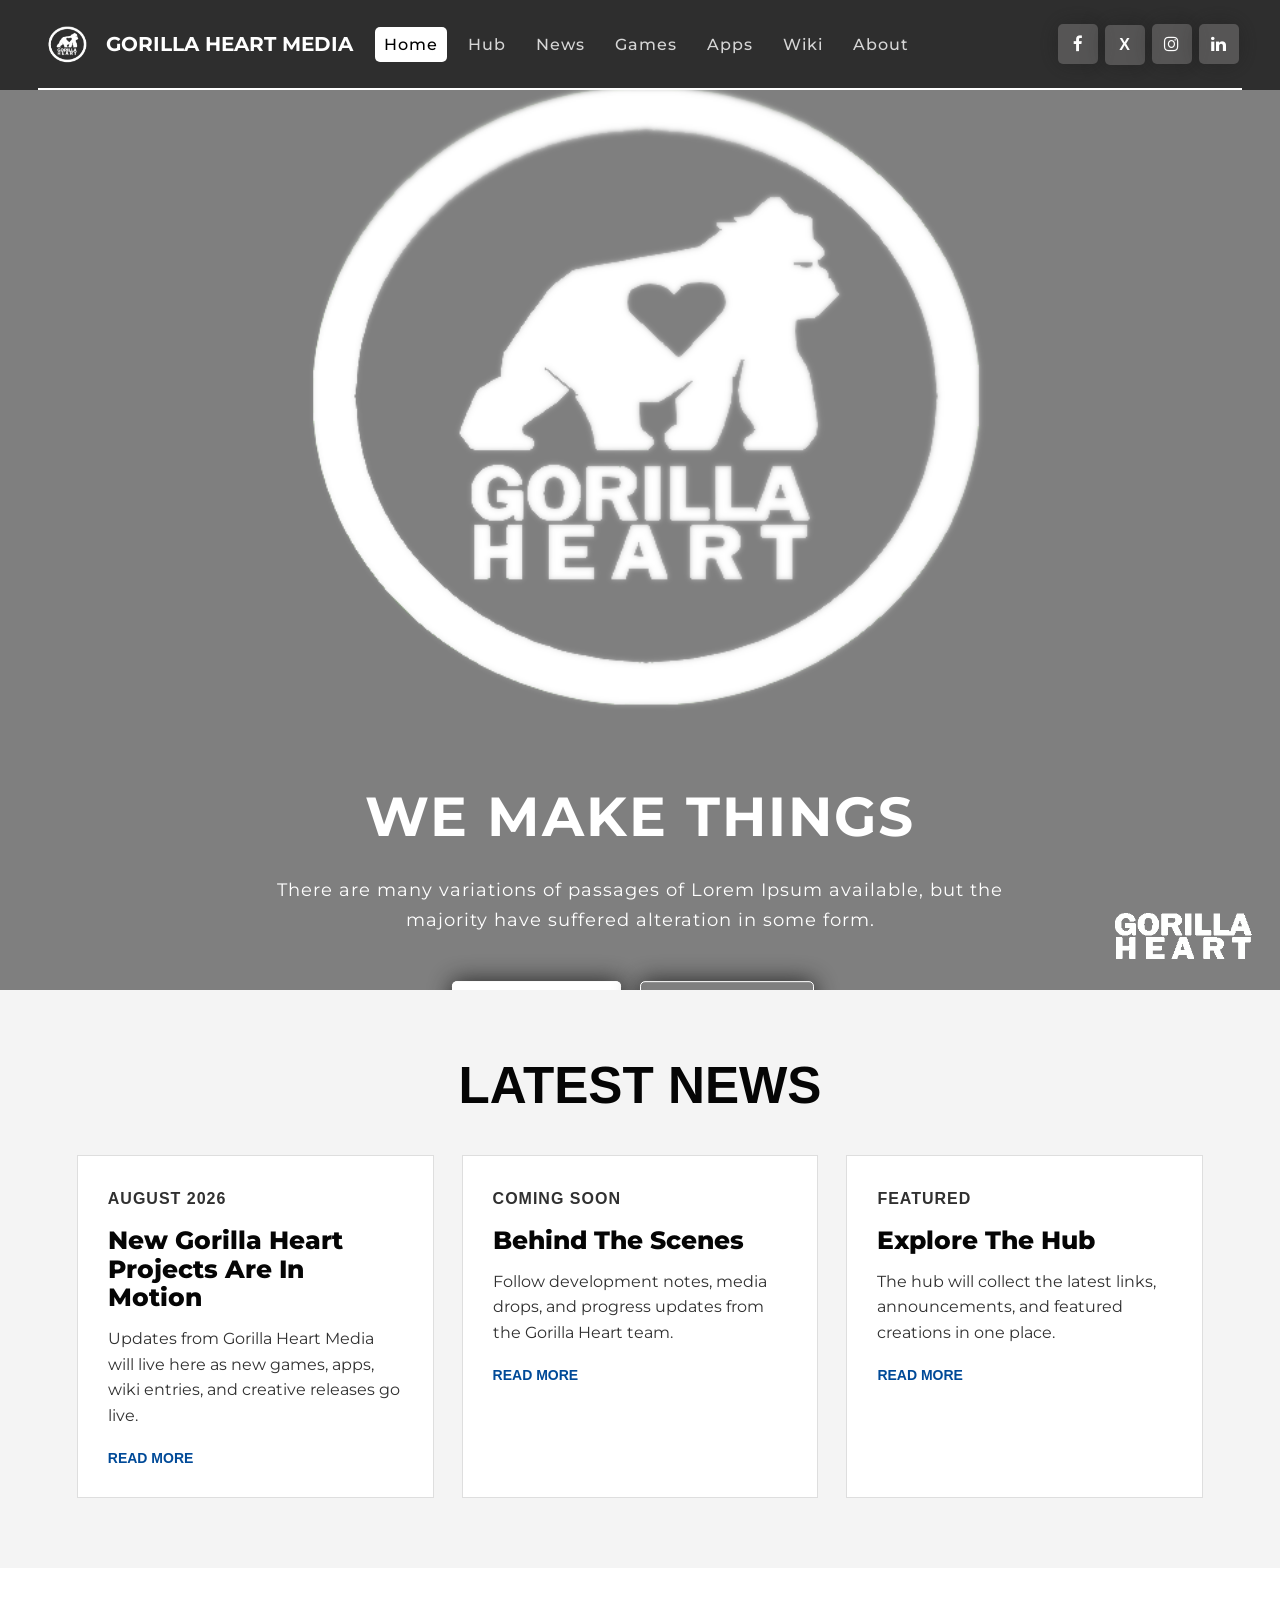
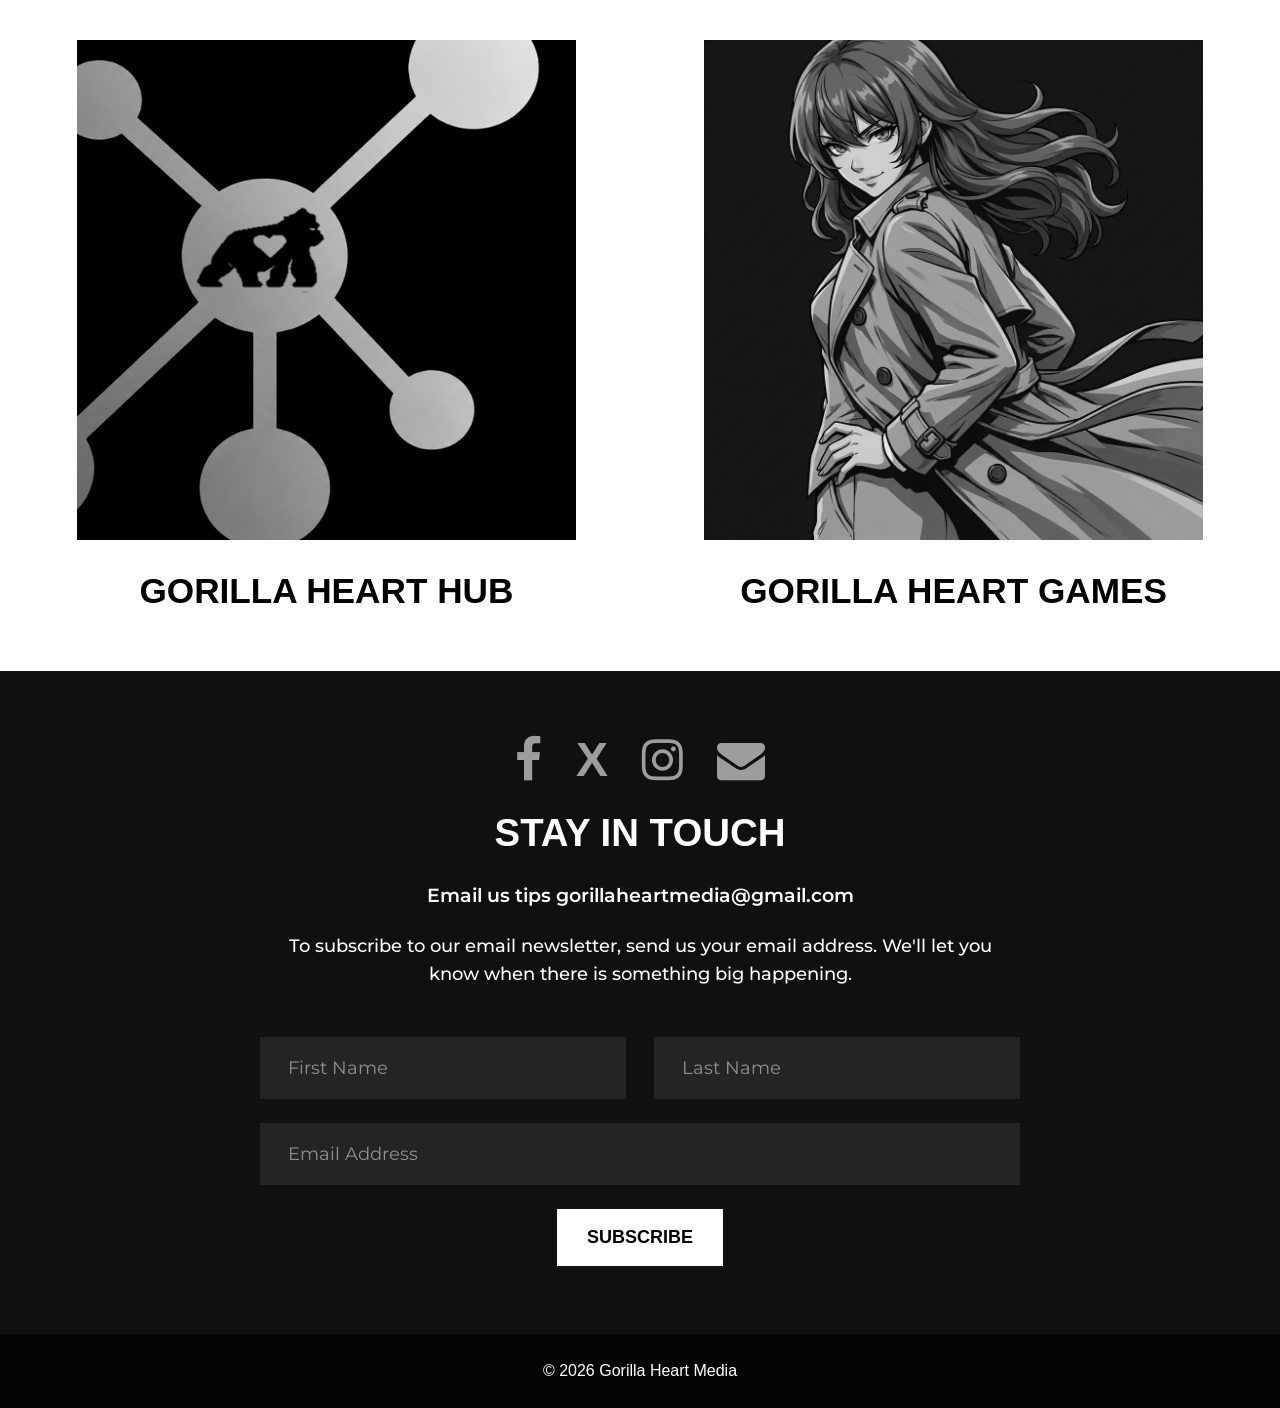
==== index.html @ 31c42036 "Add About page" ====
<!doctype html>
<html lang="en">
<head>
    <meta charset="utf-8">
    <meta name="viewport" content="width=device-width, initial-scale=1">
    <link rel="stylesheet" href="https://stackpath.bootstrapcdn.com/font-awesome/4.7.0/css/font-awesome.min.css">
    <link rel="stylesheet" href="assets/css/jarallax.css">
    <link rel="stylesheet" href="style.css">
    <title>Gorilla Heart Studio</title>
</head>

<body>
  <header class="header">
    <div class="nav-bar">
      <div class="logo">
        <a href="index.html">
          <img src="assets/image/whlogo.png" alt="Gorilla Heart logo">
          <span>GORILLA HEART MEDIA</span>
        </a>
      </div>
      <div class="menu">
        <ul>
          <li><a href="index.html" class="active">Home</a></li>
          <li><a href="hub.html">Hub</a></li>
          <li><a href="#">News</a></li>
          <li><a href="#">Games</a></li>
          <li><a href="#">Apps</a></li>
          <li><a href="#">Wiki</a></li>
          <li><a href="about.html">About</a></li>
        </ul>
      </div>
      <div class="social-media">
        <ul>
          <li><a href="#"><i class="fa fa-facebook"></i></a></li>
          <li><a href="#" aria-label="X"><span class="x-icon">X</span></a></li>
          <li><a href="#"><i class="fa fa-instagram"></i></a></li>
          <li><a href="#"><i class="fa fa-linkedin"></i></a></li>
        </ul>
      </div>
    </div>
  </header>

  <section class="jarallax">
  <div class="hero-sec">
    <div class="overlay">
      <div class="caption">
        <img class="hero-logo" src="assets/image/whlogo.png" alt="Gorilla Heart logo">
        <h3>We make things</h3>
        <p class="description">There are many variations of passages of Lorem Ipsum available, but the majority have suffered alteration in some form.</p>
        <div class="btn">
          <a href="#">Read More</a>
          <a href="#">Contact Us</a>
        </div>
      </div>
      <img class="video-corner-logo" src="assets/image/logo2.png" alt="Gorilla Heart">
    </div>
  </div>
</section>
<!-- video background end -->

<section class="latest-news-section">
  <div class="latest-news-inner">
    <h2>Latest News</h2>
    <div class="news-grid">
      <article class="news-item">
        <p class="news-date">August 2026</p>
        <h3>New Gorilla Heart Projects Are In Motion</h3>
        <p>Updates from Gorilla Heart Media will live here as new games, apps, wiki entries, and creative releases go live.</p>
        <a href="#">Read More</a>
      </article>
      <article class="news-item">
        <p class="news-date">Coming Soon</p>
        <h3>Behind The Scenes</h3>
        <p>Follow development notes, media drops, and progress updates from the Gorilla Heart team.</p>
        <a href="#">Read More</a>
      </article>
      <article class="news-item">
        <p class="news-date">Featured</p>
        <h3>Explore The Hub</h3>
        <p>The hub will collect the latest links, announcements, and featured creations in one place.</p>
        <a href="#">Read More</a>
      </article>
    </div>
  </div>
</section>

<section class="feature-grid-section">
  <div class="feature-grid">
    <a class="feature-item" href="hub.html">
      <img src="assets/image/hub.png" alt="Gorilla Heart Hub">
      <span>GORILLA HEART HUB</span>
    </a>
    <a class="feature-item" href="#">
      <img src="assets/image/game.png" alt="Gorilla Heart Games">
      <span>GORILLA HEART GAMES</span>
    </a>
  </div>
</section>

<section class="contact-section">
  <div class="contact-inner">
    <ul class="contact-social">
      <li><a href="#" aria-label="Facebook"><i class="fa fa-facebook"></i></a></li>
      <li><a href="#" aria-label="X"><span class="x-icon">X</span></a></li>
      <li><a href="#" aria-label="Instagram"><i class="fa fa-instagram"></i></a></li>
      <li><a href="#" aria-label="Email"><i class="fa fa-envelope"></i></a></li>
    </ul>
    <h2>Stay in touch</h2>
    <p class="contact-email">Email us tips gorillaheartmedia@gmail.com</p>
    <p class="contact-copy">To subscribe to our email newsletter, send us your email address. We'll let you know when there is something big happening.</p>
    <form class="contact-form">
      <div class="contact-name-row">
        <input type="text" name="first-name" placeholder="First Name" aria-label="First Name">
        <input type="text" name="last-name" placeholder="Last Name" aria-label="Last Name">
      </div>
      <input type="email" name="email" placeholder="Email Address" aria-label="Email Address">
      <button type="submit">Subscribe</button>
    </form>
  </div>
</section>

<footer class="site-footer">
  <p>&copy; 2026 Gorilla Heart Media</p>
</footer>

  <script src="https://code.jquery.com/jquery-3.7.1.js"></script>
  <script src="assets/js/jarallax.min.js"></script>
  <script src="assets/js/jarallax-video.min.js"></script>
  <script type="text/javascript">
    $('.jarallax').jarallax({
      speed: 3000,
      videoSrc: 'mp4:assets/image/title.mp4',
      videoLoop: true
    });
  </script>
</body>

</html>
---- assets/css/jarallax.css ----
.jarallax {
  position: relative;
  z-index: 0;
}
.jarallax > .jarallax-img,
picture.jarallax-img img {
  position: absolute;
  object-fit: cover;
  top: 0;
  left: 0;
  width: 100%;
  height: 100%;
  z-index: -1;
}
---- style.css ----
@import url('https://fonts.googleapis.com/css2?family=Montserrat:wght@300;400;500;600;700;800;900&display=swap');

*{
  margin: 0;
  padding: 0;
  box-sizing: border-box;
  font-family: 'Montserrat', sans-serif;
}

body{
  overflow-x: hidden;
  background-color: #fff;
}

a, a:hover{
  text-decoration: none;
  color: #fff;
}

ul{
  list-style: none;
}

li{
  display: inline-block;
}

section{
  width: 100%;
  min-height: 100vh;
  position: relative;
  overflow: hidden;
}

.header{
  width: 100%;
  background-color: rgba(0, 0, 0, 0.82);
  position: sticky;
  top: 0;
  z-index: 9999;
}

.header .nav-bar{
  width: 94%;
  min-height: 88px;
  margin: auto;
  color: #fff;
  display: flex;
  align-items: center;
  flex-wrap: wrap;
  justify-content: flex-start;
  gap: 22px;
  border-bottom: 2px solid #fff;
}

.header .nav-bar .logo{
  z-index: 2;
}

.header .nav-bar .logo a{
  display: flex;
  align-items: center;
  gap: 10px;
  height: 88px;
  font-family: Arial, sans-serif;
  font-size: 20px;
  font-weight: 700;
  text-transform: uppercase;
  color: #fff;
  letter-spacing: 0;
}

.header .nav-bar .logo img{
  width: 58px;
  height: 58px;
  object-fit: contain;
  display: block;
}

.header .nav-bar .menu{
  z-index: 2;
}

.header .nav-bar .menu ul li{
  margin-right: 8px;
}

.header .nav-bar .menu ul li a{
  font-size: 16px;
  font-weight: 500;
  letter-spacing: 1px;
  padding: 8px 9px;
  border-radius: 5px;
  text-transform: capitalize;  
  transition: all 0.5s ease-in-out;
  opacity: 0.8;
}

.header .nav-bar .menu ul li a.active{
  opacity: 1;
  background-color: #fff;
  color: #000;
}

.header .nav-bar .menu ul li a:hover{
  opacity: 1;
  background-color: #fff;
  color: #000;
}

.header .nav-bar .social-media{
  z-index: 2;
  margin-left: auto;
}

.header .nav-bar .social-media ul li a{
  display: inline-flex;
  align-items: center;
  justify-content: center;
  width: 40px;
  height: 40px;
  margin-right: 3px;
  border-radius: 5px;
  background-color: #cac5c542;
  box-shadow: 0 0 25px rgba(24,24,24,.4);
  transition: all 0.3s ease-in-out;
}

.header .nav-bar .social-media ul li i,
.header .nav-bar .social-media .x-icon{
  width: 40px;
  height: 40px;
  line-height: 40px;
  text-align: center;
  align-items: center;
  font-size: 17px;
}

.header .nav-bar .social-media .x-icon{
  display: inline-flex;
  align-items: center;
  justify-content: center;
  color: #fff;
  font-family: Arial, sans-serif;
  font-size: 16px;
  font-weight: 700;
  line-height: 1;
}

.header .nav-bar .social-media ul li a:hover{
  background-color: #fff;
  color: #000;
}

.header .nav-bar .social-media ul li a:hover i,
.header .nav-bar .social-media ul li a:hover .x-icon{
  color: #000;
}

.hero-sec{
    width: 100%;
}

.hero-sec .overlay{
    position: absolute;
    top: 0;
    left: 0;
    right: 0;
    bottom: 0;
    width: 100%;
    height: 100vh;
    background-color: rgba(0, 0, 0, 0.5);
    height: 100%;
    z-index: 1;
}

.hero-sec .caption{
  position: absolute;
  top: 50%;
  left: 50%;
  transform: translate(-50%, -50%);
  text-align: center;
  color: #fff;
  width: min(90%, 760px);
}

.hero-sec .caption .hero-logo{
  width: clamp(640px, 80vw, 1680px);
  max-width: none;
  height: auto;
  display: block;
  position: relative;
  left: 50%;
  transform: translateX(-50%);
  margin: 0 0 28px;
  opacity: 1;
  transition: filter 0.6s ease;
}

.hero-sec .caption .hero-logo:hover{
  filter: brightness(0) saturate(100%) invert(68%) sepia(98%) saturate(2585%) hue-rotate(62deg) brightness(112%) contrast(124%);
}

.hero-sec .caption h3{
  color: #fff;
  font-size: 55px;
  text-transform: uppercase;
  letter-spacing: 2px;
  margin-bottom: 20px;
}

.hero-sec .caption a{
    text-decoration: none;
    font-size: 17px;
    letter-spacing: 1px;
    border-radius: 5px;
    font-weight: 600;
    line-height: 95px;
    padding: 15px 25px;
    text-transform: uppercase;
    border: 1px solid #fff;
    margin-right: 15px;
    box-shadow: 0 0 25px rgba(24,24,24,.9);
    transition: all 0.3s;
}

.hero-sec .caption a:hover{
  background-color: #fff;
  color: #000;
}

.hero-sec .caption a:first-child{
  background-color: #fff;
  color: #000;
}

.hero-sec .caption a:first-child:hover{
  background-color: transparent;
  color: #fff;
}

.hero-sec .caption .description{
  margin: 25px 0;
  letter-spacing: 1px;
  font-weight: 400;
  font-size: 18px;
  line-height: 30px;
}

.hero-sec .video-corner-logo{
  position: absolute;
  right: 18px;
  bottom: 18px;
  z-index: 2;
  width: clamp(110px, 12vw, 180px);
  height: auto;
  display: block;
}

.latest-news-section{
  width: 100%;
  min-height: auto;
  overflow: visible;
  background-color: #f4f4f4;
  padding: 70px 6vw;
}

.latest-news-inner{
  width: min(100%, 1500px);
  margin: 0 auto;
}

.latest-news-section h2{
  color: #050505;
  font-family: Impact, "Arial Black", Arial, sans-serif;
  font-size: clamp(42px, 4vw, 72px);
  font-weight: 900;
  line-height: 1;
  letter-spacing: 0;
  text-align: center;
  text-transform: uppercase;
  margin-bottom: 44px;
}

.news-grid{
  display: grid;
  grid-template-columns: repeat(3, minmax(0, 1fr));
  gap: 28px;
}

.news-item{
  background-color: #fff;
  border: 1px solid #dedede;
  padding: 30px;
}

.news-date{
  color: #004a98;
  font-family: Arial, sans-serif;
  font-size: 13px;
  font-weight: 700;
  letter-spacing: 1px;
  text-transform: uppercase;
  margin-bottom: 14px;
}

.news-item h3{
  color: #050505;
  font-size: 25px;
  font-weight: 800;
  line-height: 1.15;
  margin-bottom: 14px;
}

.news-item p{
  color: #303030;
  font-size: 16px;
  line-height: 1.6;
}

.news-item a{
  display: inline-block;
  color: #004a98;
  font-family: Arial, sans-serif;
  font-size: 14px;
  font-weight: 700;
  margin-top: 22px;
  text-transform: uppercase;
}

.feature-grid-section{
  width: 100%;
  min-height: auto;
  overflow: visible;
  background-color: #fff;
  padding: 72px 6vw 64px;
}

.feature-grid{
  width: auto;
  margin-left: 0;
  margin-right: 0;
  display: grid;
  grid-template-columns: repeat(2, minmax(0, 1fr));
  gap: clamp(110px, 10vw, 190px);
}

.feature-item{
  display: block;
  color: #000;
}

.feature-item img{
  width: 100%;
  height: auto;
  object-fit: contain;
  display: block;
  background-color: #f2f2f2;
  filter: grayscale(100%);
  transition: filter 0.8s ease;
}

.feature-item:hover img{
  filter: grayscale(0%);
}

.feature-item span{
  display: block;
  margin-top: 34px;
  color: #000;
  font-family: Impact, "Arial Black", Arial, sans-serif;
  font-size: clamp(30px, 2.75vw, 48px);
  font-weight: 900;
  line-height: 0.95;
  letter-spacing: 0;
  text-align: center;
  text-transform: uppercase;
}

.contact-section{
  width: 100%;
  min-height: auto;
  overflow: visible;
  background-color: #101010;
  padding: 64px 6vw 68px;
  color: #fff;
}

.contact-inner{
  width: min(100%, 760px);
  margin: 0 auto;
  text-align: center;
}

.contact-social{
  display: flex;
  justify-content: center;
  align-items: center;
  gap: 34px;
  margin-bottom: 30px;
}

.contact-social li{
  display: block;
}

.contact-social a{
  color: #9d9d9d;
  font-size: 48px;
  line-height: 1;
  transition: color 0.3s ease;
}

.contact-social .x-icon{
  display: inline-block;
  color: inherit;
  font-family: Arial, sans-serif;
  font-size: 48px;
  font-weight: 700;
  line-height: 1;
}

.contact-social a:hover{
  color: #fff;
}

.contact-section h2{
  color: #fff;
  font-family: Impact, "Arial Black", Arial, sans-serif;
  font-size: clamp(36px, 3vw, 52px);
  font-weight: 900;
  line-height: 1;
  letter-spacing: 0;
  text-transform: uppercase;
}

.contact-email{
  margin-top: 30px;
  color: #fff;
  font-size: 19px;
  font-weight: 600;
  line-height: 1.5;
}

.contact-copy{
  max-width: 740px;
  margin: 22px auto 48px;
  color: #fff;
  font-size: 18px;
  font-weight: 500;
  line-height: 1.55;
}

.contact-form{
  display: flex;
  flex-direction: column;
  align-items: center;
  gap: 24px;
}

.contact-name-row{
  width: 100%;
  display: grid;
  grid-template-columns: repeat(2, minmax(0, 1fr));
  gap: 28px;
}

.contact-form input{
  width: 100%;
  border: 0;
  border-radius: 0;
  background-color: #242424;
  color: #fff;
  font-size: 18px;
  line-height: 1;
  padding: 20px 28px;
  outline: none;
}

.contact-form input::placeholder{
  color: #8f8f8f;
}

.contact-form button{
  border: 0;
  border-radius: 0;
  background-color: #fff;
  color: #000;
  cursor: pointer;
  font-family: Arial, sans-serif;
  font-size: 18px;
  font-weight: 700;
  padding: 18px 30px;
  text-transform: uppercase;
  transition: background-color 0.3s ease, color 0.3s ease;
}

.contact-form button:hover{
  background-color: #004a98;
  color: #fff;
}

.site-footer{
  width: 100%;
  background-color: #050505;
  padding: 26px 6vw;
  color: #fff;
  text-align: center;
}

.site-footer p{
  font-family: Arial, sans-serif;
  font-size: 16px;
  line-height: 1.4;
  margin: 0;
}

.inner-page{
  background-color: #fff;
}

.hub-page{
  padding-top: 0;
}

.hub-hero{
  min-height: auto;
  overflow: visible;
  background-color: #0b0b0b;
  color: #fff;
  padding: 84px 5vw;
}

.hub-hero-inner{
  width: min(100%, 1500px);
  margin: 0 auto;
  display: grid;
  grid-template-columns: minmax(280px, 0.8fr) minmax(320px, 1fr);
  align-items: center;
  gap: clamp(48px, 7vw, 120px);
}

.hub-hero-media{
  position: relative;
  overflow: hidden;
  background-color: #050505;
}

.hub-hero-media video{
  position: absolute;
  inset: 0;
  width: 100%;
  height: 100%;
  object-fit: cover;
  opacity: 0.72;
}

.hub-hero-media img{
  position: relative;
  z-index: 1;
  width: 100%;
  display: block;
  filter: grayscale(100%);
}

.page-kicker{
  color: #8dff00;
  font-family: Arial, sans-serif;
  font-size: 15px;
  font-weight: 700;
  letter-spacing: 1px;
  margin-bottom: 14px;
  text-transform: uppercase;
}

.hub-hero h1{
  color: #fff;
  font-family: Impact, "Arial Black", Arial, sans-serif;
  font-size: clamp(72px, 9vw, 150px);
  font-weight: 900;
  line-height: 0.9;
  letter-spacing: 0;
  margin-bottom: 24px;
  text-transform: uppercase;
}

.hub-hero p{
  font-size: 22px;
  line-height: 1.5;
}

.hub-links-section{
  min-height: auto;
  overflow: visible;
  padding: 72px 5vw;
  background-color: #fff;
}

.hub-links-grid{
  width: min(100%, 1500px);
  margin: 0 auto;
  display: grid;
  grid-template-columns: repeat(4, minmax(0, 1fr));
  gap: 24px;
}

.hub-link-card{
  display: block;
  min-height: 220px;
  background-color: #f4f4f4;
  border: 1px solid #dedede;
  color: #000;
  padding: 28px;
}

.hub-link-card span{
  display: block;
  color: #000;
  font-family: Impact, "Arial Black", Arial, sans-serif;
  font-size: 38px;
  line-height: 1;
  margin-bottom: 18px;
  text-transform: uppercase;
}

.hub-link-card p{
  color: #303030;
  font-size: 16px;
  line-height: 1.55;
}

.about-page{
  background-color: #fff;
}

.about-hero{
  min-height: auto;
  overflow: visible;
  background-color: #0b0b0b;
  color: #fff;
  padding: 86px 6vw;
}

.about-inner{
  width: min(100%, 1040px);
  margin: 0 auto;
}

.about-hero h1{
  color: #fff;
  font-family: Impact, "Arial Black", Arial, sans-serif;
  font-size: clamp(72px, 9vw, 150px);
  font-weight: 900;
  line-height: 0.9;
  letter-spacing: 0;
  margin-bottom: 42px;
  text-transform: uppercase;
}

.about-copy{
  display: grid;
  gap: 28px;
}

.about-copy h2{
  color: #8dff00;
  font-family: Impact, "Arial Black", Arial, sans-serif;
  font-size: clamp(34px, 4vw, 58px);
  font-weight: 900;
  line-height: 1;
  letter-spacing: 0;
  margin-top: 18px;
  text-transform: uppercase;
}

.about-copy p{
  color: #f4f4f4;
  font-size: 21px;
  line-height: 1.65;
}

.patreon-link{
  display: inline-flex;
  align-items: center;
  gap: 14px;
  margin-top: 48px;
  background-color: #ff424d;
  color: #fff;
  font-family: Arial, sans-serif;
  font-size: 18px;
  font-weight: 700;
  padding: 16px 24px;
  text-transform: uppercase;
  transition: background-color 0.3s ease, color 0.3s ease;
}

.patreon-link:hover{
  background-color: #fff;
  color: #000;
}

.patreon-mark{
  display: inline-flex;
  align-items: center;
  justify-content: center;
  width: 34px;
  height: 34px;
  border-radius: 50%;
  background-color: #fff;
  color: #ff424d;
  font-family: Arial, sans-serif;
  font-size: 23px;
  font-weight: 900;
  line-height: 1;
}

@media (max-width: 1100px){
  .header .nav-bar{
    width: 96%;
    gap: 14px;
    min-height: 76px;
  }

  .header .nav-bar .logo a{
    height: 76px;
    font-size: 17px;
  }

  .header .nav-bar .logo img{
    width: 48px;
    height: 48px;
  }

  .header .nav-bar .menu ul li{
    margin-right: 12px;
  }

  .header .nav-bar .menu ul li a{
    font-size: 14px;
    letter-spacing: 1px;
    padding: 7px;
  }

  .header .nav-bar .social-media ul li a,
  .header .nav-bar .social-media ul li i,
  .header .nav-bar .social-media .x-icon{
    width: 34px;
    height: 34px;
    line-height: 34px;
    font-size: 15px;
  }

  .hero-sec .caption .hero-logo{
    width: clamp(780px, 135vw, 1480px);
  }
}

@media (max-width: 760px){
  .header .nav-bar{
    min-height: auto;
    padding: 14px 0;
    gap: 14px 18px;
  }

  .header .nav-bar .logo{
    width: 100%;
  }

  .header .nav-bar .logo a{
    height: auto;
    justify-content: center;
    font-size: 20px;
  }

  .header .nav-bar .menu{
    width: 100%;
    order: 3;
  }

  .header .nav-bar .menu ul{
    display: flex;
    justify-content: center;
    flex-wrap: wrap;
    gap: 8px;
  }

  .header .nav-bar .menu ul li{
    margin-right: 0;
  }

  .header .nav-bar .menu ul li a{
    display: block;
    font-size: 15px;
    padding: 8px 10px;
  }

  .header .nav-bar .social-media{
    width: 100%;
    margin-left: 0;
    text-align: center;
    order: 2;
  }

  .header .nav-bar .social-media ul li a,
  .header .nav-bar .social-media ul li i,
  .header .nav-bar .social-media .x-icon{
    width: 40px;
    height: 40px;
    line-height: 40px;
    font-size: 17px;
  }

  .hero-sec .caption{
    top: 58%;
    width: min(92%, 560px);
  }

  .hero-sec .caption .hero-logo{
    width: clamp(520px, 125vw, 880px);
    margin-bottom: 18px;
  }

  .hero-sec .caption h3{
    font-size: 34px;
    line-height: 1.1;
  }

  .hero-sec .caption .description{
    margin: 16px 0;
    font-size: 15px;
    line-height: 24px;
  }

  .hero-sec .caption .btn{
    display: flex;
    justify-content: center;
    flex-wrap: wrap;
    gap: 10px;
  }

  .hero-sec .caption a{
    line-height: normal;
    margin-right: 0;
    padding: 12px 16px;
    font-size: 13px;
  }

  .hero-sec .video-corner-logo{
    right: 12px;
    bottom: 12px;
    width: clamp(82px, 20vw, 120px);
  }

  .feature-grid-section{
    padding: 48px 7vw;
  }

  .latest-news-section{
    padding: 52px 7vw;
  }

  .latest-news-section h2{
    margin-bottom: 30px;
  }

  .news-grid{
    grid-template-columns: 1fr;
    gap: 18px;
  }

  .news-item{
    padding: 24px;
  }

  .feature-grid{
    grid-template-columns: 1fr;
    margin-left: 0;
    gap: 52px;
  }

  .feature-item img{
    height: auto;
    aspect-ratio: 1 / 0.92;
  }

  .feature-item span{
    margin-top: 22px;
    font-size: clamp(28px, 9vw, 42px);
  }

  .contact-section{
    padding: 50px 7vw 56px;
  }

  .contact-social{
    gap: 24px;
    margin-bottom: 26px;
  }

  .contact-social a{
    font-size: 38px;
  }

  .contact-email{
    margin-top: 24px;
    font-size: 16px;
  }

  .contact-copy{
    margin-bottom: 34px;
    font-size: 15px;
  }

  .contact-name-row{
    grid-template-columns: 1fr;
    gap: 16px;
  }

  .contact-form{
    gap: 16px;
  }

  .contact-form input{
    font-size: 16px;
    padding: 17px 20px;
  }

  .contact-form button{
    font-size: 16px;
    padding: 16px 24px;
  }

  .hub-hero{
    padding: 52px 7vw;
  }

  .hub-hero-inner,
  .hub-links-grid{
    grid-template-columns: 1fr;
  }

  .hub-hero p{
    font-size: 18px;
  }

  .about-hero{
    padding: 54px 7vw;
  }

  .about-copy p{
    font-size: 17px;
    line-height: 1.6;
  }

  .patreon-link{
    width: 100%;
    justify-content: center;
    font-size: 15px;
  }
}

@media (max-width: 420px){
  .header .nav-bar{
    width: 92%;
  }

  .header .nav-bar .logo a{
    gap: 8px;
    font-size: 15px;
  }

  .header .nav-bar .logo img{
    width: 44px;
    height: 44px;
  }

  .header .nav-bar .menu ul li a{
    font-size: 13px;
    padding: 6px 7px;
  }

  .hero-sec .caption{
    top: 60%;
  }

  .hero-sec .caption .hero-logo{
    width: clamp(380px, 118vw, 560px);
  }

  .hero-sec .caption h3{
    font-size: 28px;
  }

  .hero-sec .caption .description{
    font-size: 14px;
    line-height: 22px;
  }

  .hero-sec .video-corner-logo{
    right: 8px;
    bottom: 8px;
    width: 78px;
  }
}
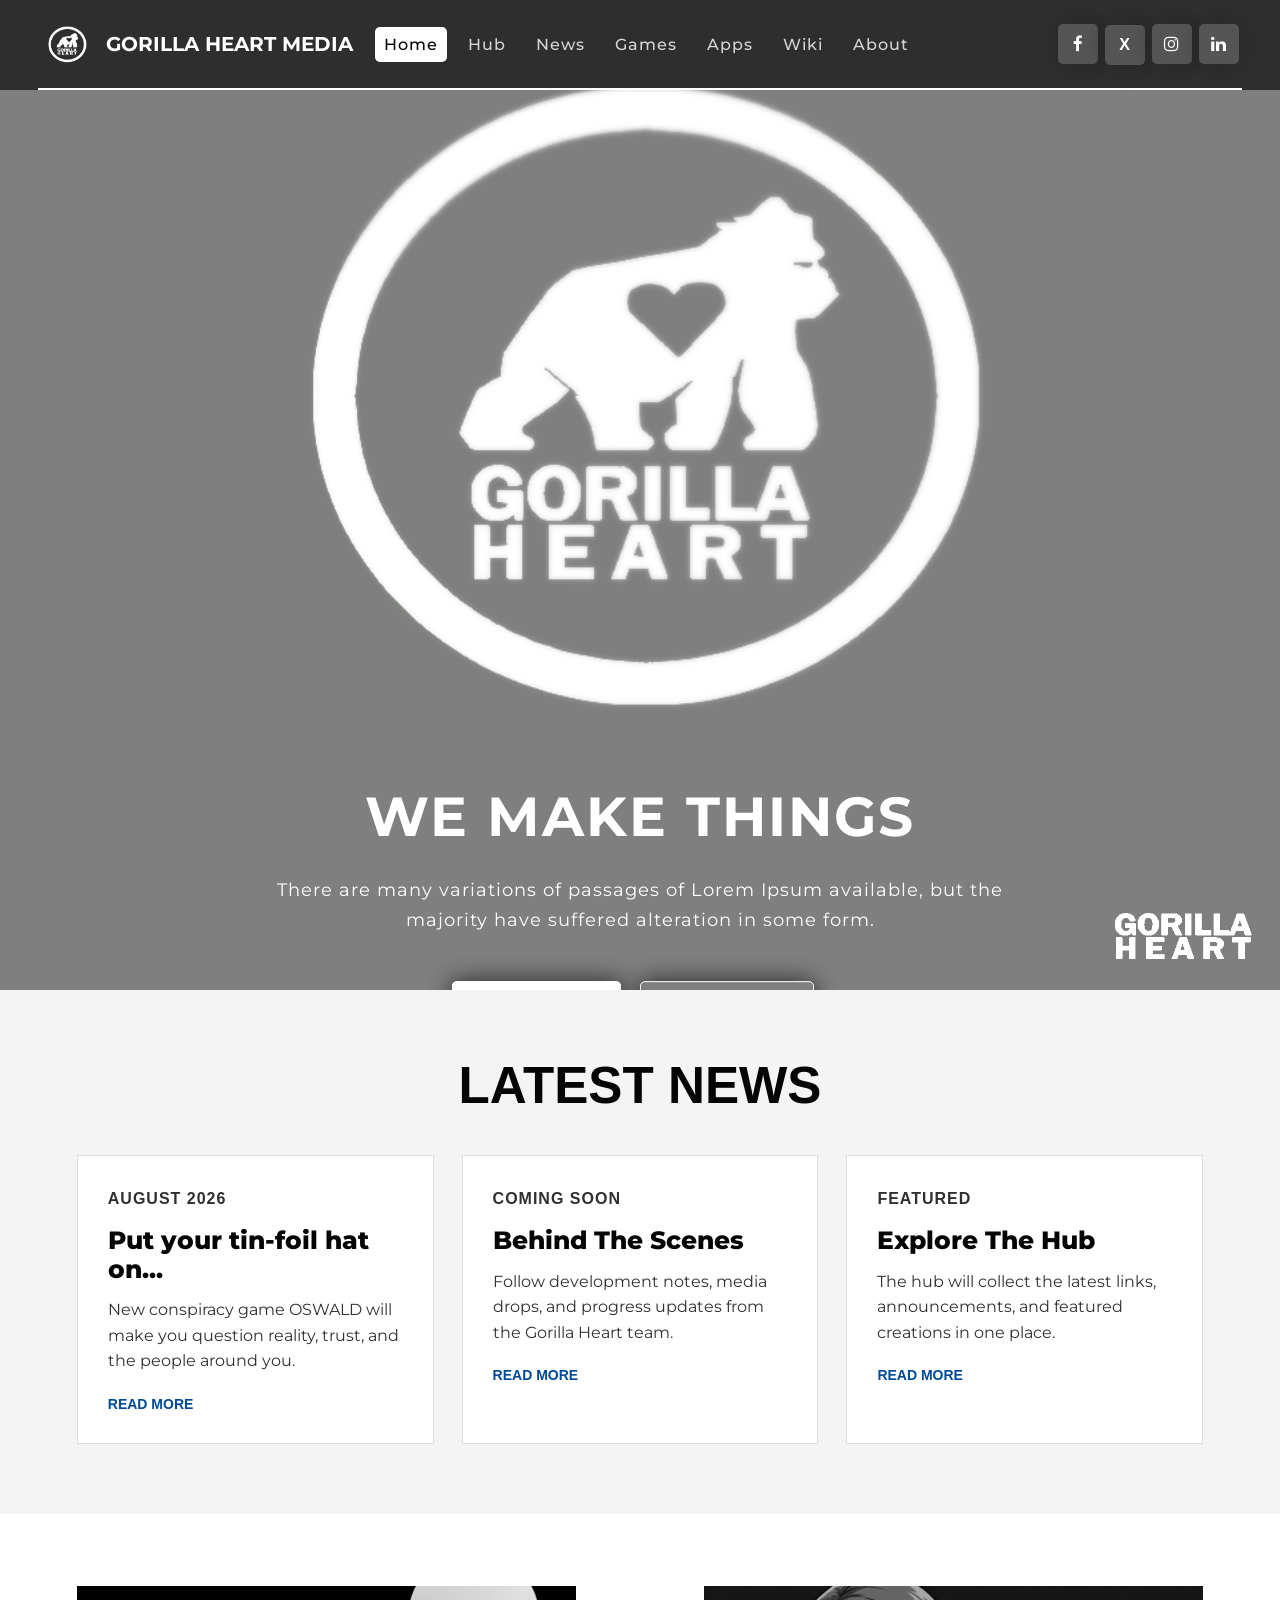
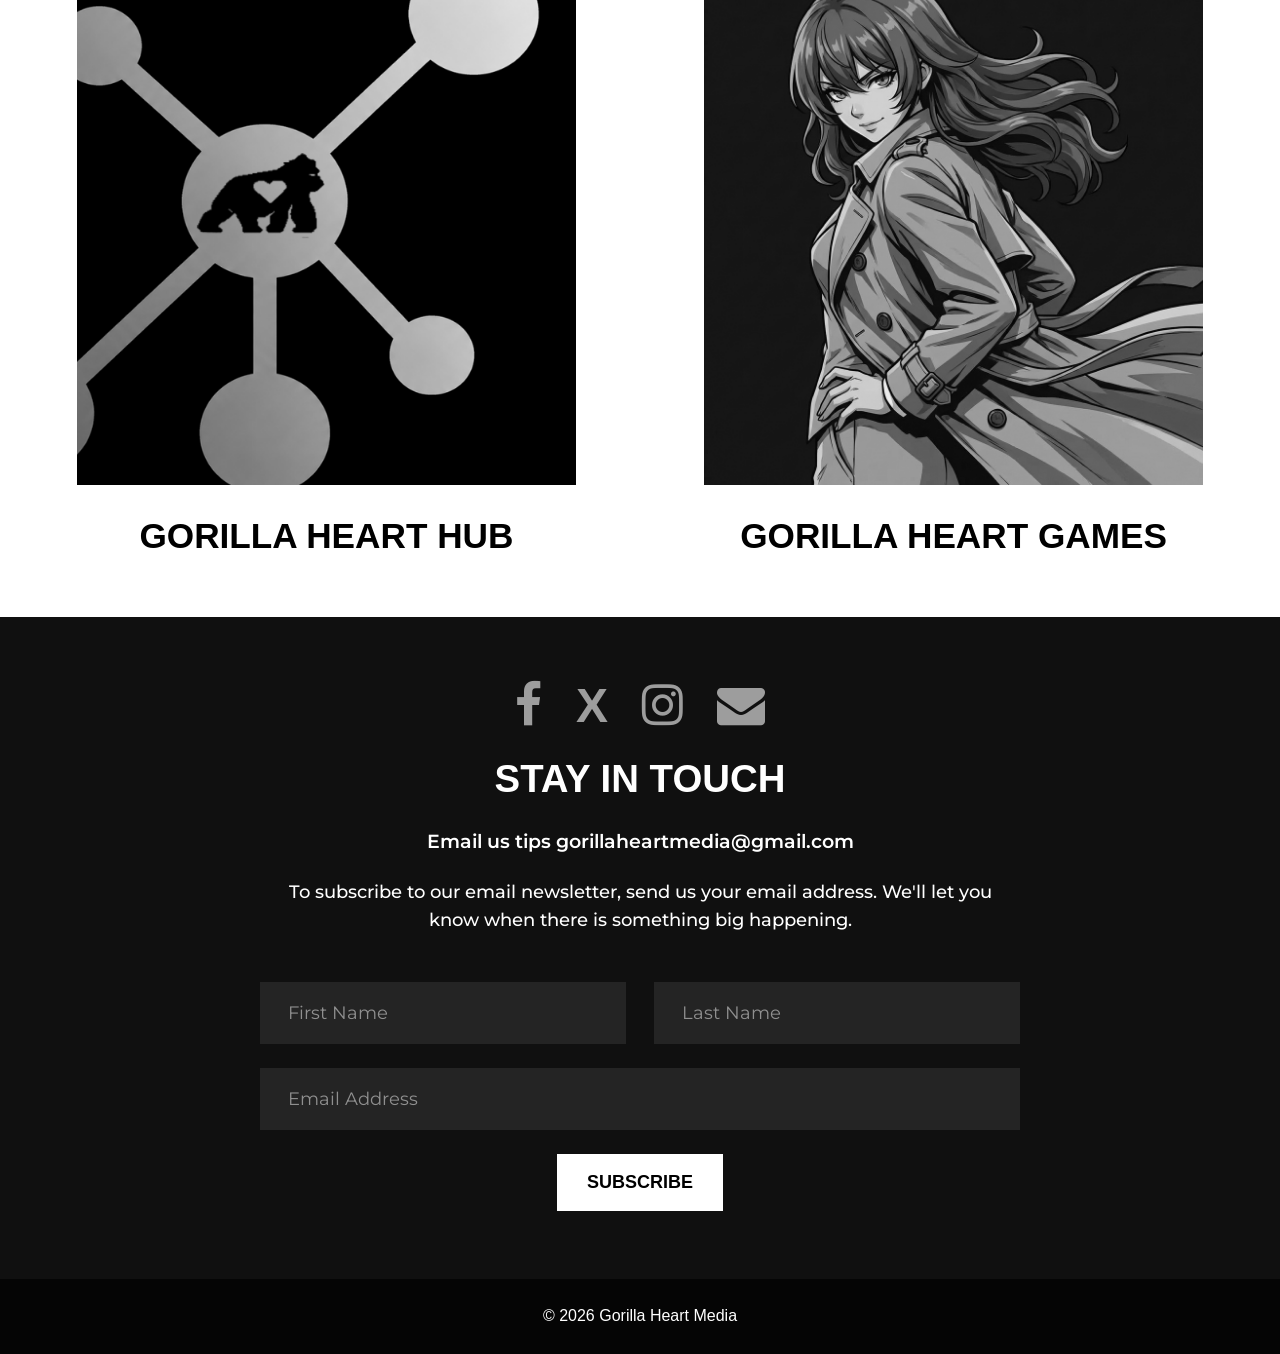
==== commit 99286162: "Add OSWALD news post" ====
--- a/index.html
+++ b/index.html
@@ -6,7 +6,7 @@
     <meta name="viewport" content="width=device-width, initial-scale=1">
     <link rel="stylesheet" href="https://stackpath.bootstrapcdn.com/font-awesome/4.7.0/css/font-awesome.min.css">
     <link rel="stylesheet" href="assets/css/jarallax.css">
-    <link rel="stylesheet" href="style.css">
+    <link rel="stylesheet" href="style.css?v=20260810a">
     <title>Gorilla Heart Studio</title>
 </head>
 
@@ -23,11 +23,11 @@
         <ul>
           <li><a href="index.html" class="active">Home</a></li>
           <li><a href="hub.html">Hub</a></li>
-          <li><a href="#">News</a></li>
+          <li><a href="news.html">News</a></li>
           <li><a href="#">Games</a></li>
           <li><a href="#">Apps</a></li>
           <li><a href="#">Wiki</a></li>
-          <li><a href="about.html">About</a></li>
+          <li><a href="about/">About</a></li>
         </ul>
       </div>
       <div class="social-media">
@@ -65,9 +65,9 @@
     <div class="news-grid">
       <article class="news-item">
         <p class="news-date">August 2026</p>
-        <h3>New Gorilla Heart Projects Are In Motion</h3>
-        <p>Updates from Gorilla Heart Media will live here as new games, apps, wiki entries, and creative releases go live.</p>
-        <a href="#">Read More</a>
+        <h3>Put your tin-foil hat on...</h3>
+        <p>New conspiracy game OSWALD will make you question reality, trust, and the people around you.</p>
+        <a href="news.html#oswald">Read More</a>
       </article>
       <article class="news-item">
         <p class="news-date">Coming Soon</p>
--- a/style.css
+++ b/style.css
@@ -524,43 +524,54 @@
 }
 
 .hub-hero{
-  min-height: auto;
-  overflow: visible;
+  min-height: 680px;
+  overflow: hidden;
   background-color: #0b0b0b;
   color: #fff;
-  padding: 84px 5vw;
-}
-
-.hub-hero-inner{
-  width: min(100%, 1500px);
-  margin: 0 auto;
-  display: grid;
-  grid-template-columns: minmax(280px, 0.8fr) minmax(320px, 1fr);
-  align-items: center;
-  gap: clamp(48px, 7vw, 120px);
-}
-
-.hub-hero-media{
-  position: relative;
-  overflow: hidden;
-  background-color: #050505;
-}
-
-.hub-hero-media video{
+  padding: 0;
+}
+
+.hub-section-video{
   position: absolute;
   inset: 0;
   width: 100%;
   height: 100%;
   object-fit: cover;
-  opacity: 0.72;
-}
-
-.hub-hero-media img{
+  opacity: 0.48;
+}
+
+.hub-hero::after{
+  content: "";
+  position: absolute;
+  inset: 0;
+  background-color: rgba(0, 0, 0, 0.42);
+}
+
+.hub-hero-inner{
   position: relative;
   z-index: 1;
-  width: 100%;
+  width: min(100%, 1500px);
+  margin: 0 auto;
+  display: grid;
+  grid-template-columns: minmax(320px, 1fr);
+  align-items: center;
+  gap: clamp(48px, 7vw, 120px);
+  min-height: 520px;
+  padding-top: 84px;
+  padding-bottom: 84px;
+  padding-left: min(44vw, 660px);
+  padding-right: 5vw;
+}
+
+.hub-corner-art{
+  position: absolute;
+  top: 0;
+  left: 0;
+  z-index: 1;
+  width: min(52vw, 790px);
+  max-width: none;
   display: block;
-  filter: grayscale(100%);
+  mix-blend-mode: screen;
 }
 
 .page-kicker{
@@ -631,6 +642,67 @@
 
 .about-page{
   background-color: #fff;
+}
+
+.news-page{
+  background-color: #fff;
+}
+
+.news-page-hero{
+  min-height: auto;
+  overflow: visible;
+  background-color: #0b0b0b;
+  color: #fff;
+  padding: 86px 6vw 64px;
+}
+
+.news-page-inner{
+  width: min(100%, 1120px);
+  margin: 0 auto;
+}
+
+.news-page-hero h1{
+  color: #fff;
+  font-family: Impact, "Arial Black", Arial, sans-serif;
+  font-size: clamp(72px, 9vw, 150px);
+  font-weight: 900;
+  line-height: 0.9;
+  letter-spacing: 0;
+  text-transform: uppercase;
+}
+
+.news-posts-section{
+  min-height: auto;
+  overflow: visible;
+  background-color: #fff;
+  padding: 72px 6vw;
+}
+
+.news-post{
+  border-top: 8px solid #000;
+  color: #050505;
+}
+
+.news-post h2{
+  color: #050505;
+  font-family: Impact, "Arial Black", Arial, sans-serif;
+  font-size: clamp(40px, 5vw, 78px);
+  font-weight: 900;
+  line-height: 0.98;
+  letter-spacing: 0;
+  margin: 20px 0 34px;
+  text-transform: uppercase;
+}
+
+.news-post-copy{
+  display: grid;
+  gap: 24px;
+}
+
+.news-post-copy p{
+  color: #202020;
+  font-size: 21px;
+  line-height: 1.7;
 }
 
 .about-hero{
@@ -931,7 +1003,7 @@
   }
 
   .hub-hero{
-    padding: 52px 7vw;
+    min-height: auto;
   }
 
   .hub-hero-inner,
@@ -939,12 +1011,39 @@
     grid-template-columns: 1fr;
   }
 
+  .hub-hero-inner{
+    min-height: auto;
+    padding-left: 7vw;
+    padding-right: 7vw;
+    padding-bottom: 52px;
+    padding-top: 56vw;
+  }
+
+  .hub-corner-art{
+    top: 0;
+    left: 0;
+    width: min(88vw, 560px);
+  }
+
   .hub-hero p{
     font-size: 18px;
   }
 
   .about-hero{
     padding: 54px 7vw;
+  }
+
+  .news-page-hero{
+    padding: 54px 7vw 42px;
+  }
+
+  .news-posts-section{
+    padding: 48px 7vw;
+  }
+
+  .news-post-copy p{
+    font-size: 17px;
+    line-height: 1.6;
   }
 
   .about-copy p{
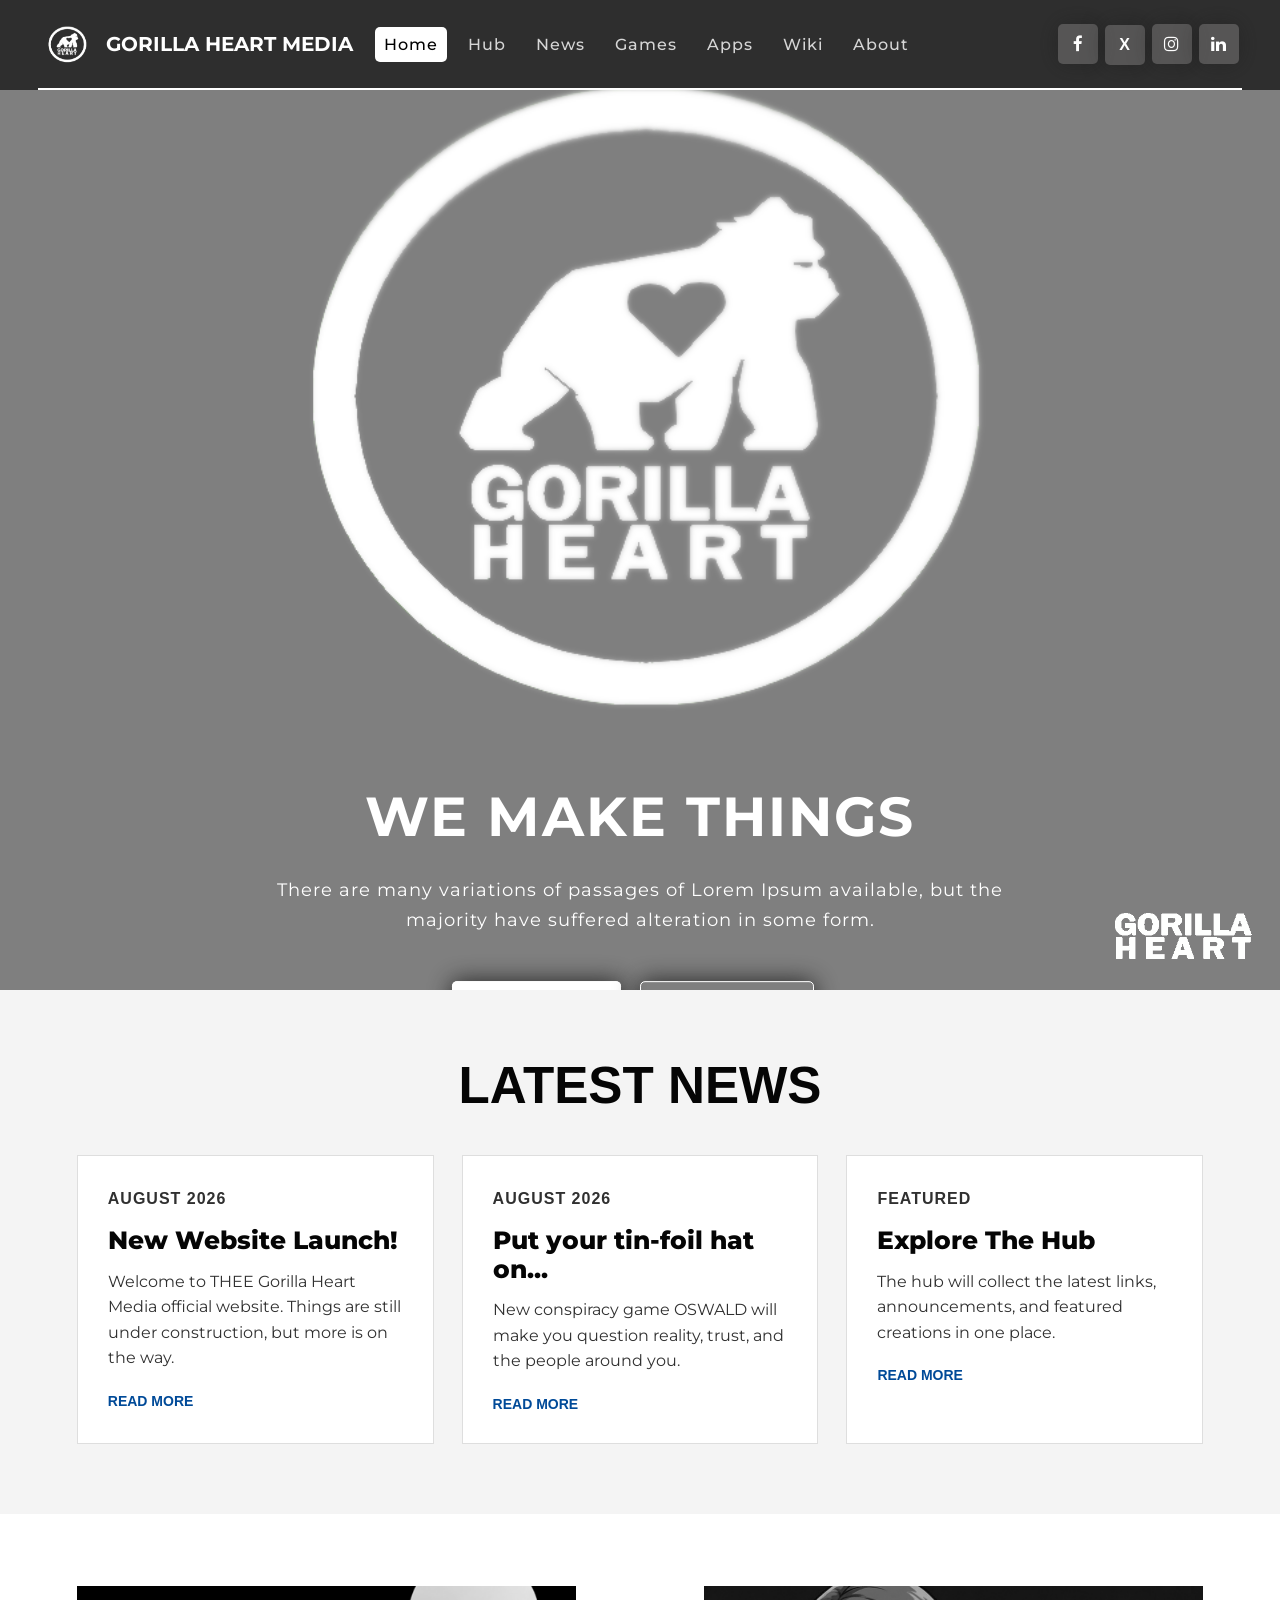
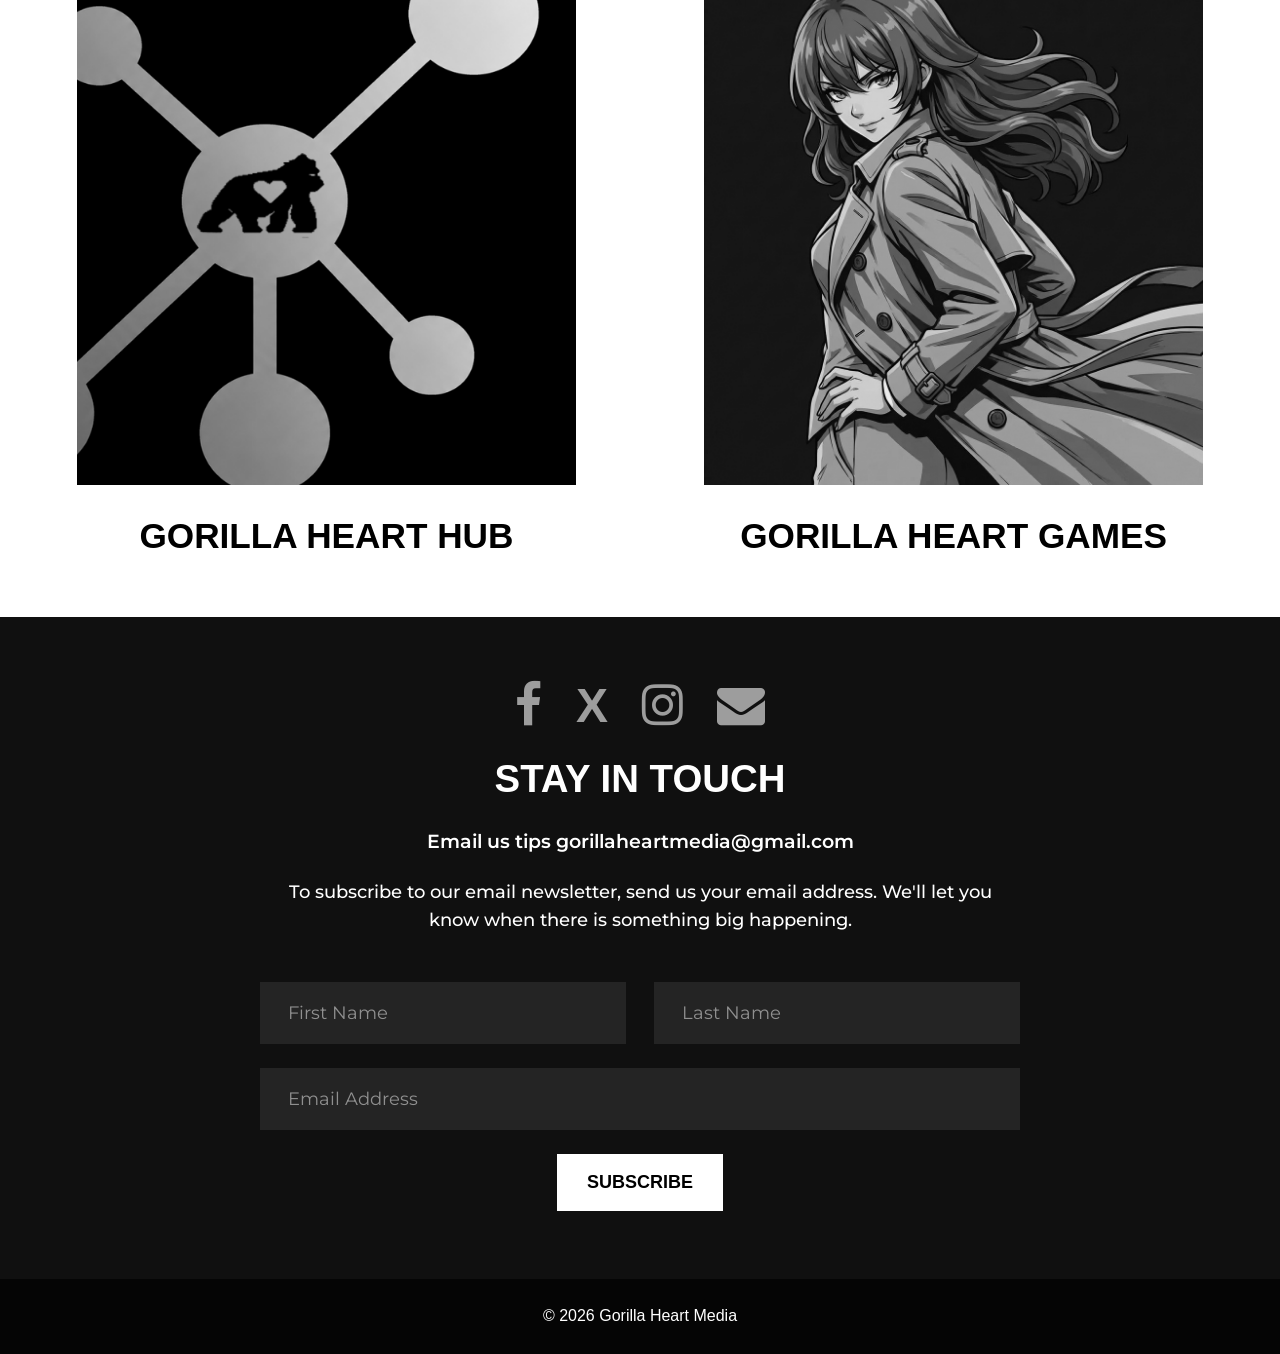
==== commit 84e3c6a7: "Add website launch news post" ====
--- a/index.html
+++ b/index.html
@@ -6,7 +6,7 @@
     <meta name="viewport" content="width=device-width, initial-scale=1">
     <link rel="stylesheet" href="https://stackpath.bootstrapcdn.com/font-awesome/4.7.0/css/font-awesome.min.css">
     <link rel="stylesheet" href="assets/css/jarallax.css">
-    <link rel="stylesheet" href="style.css?v=20260810a">
+    <link rel="stylesheet" href="style.css?v=20260811b">
     <title>Gorilla Heart Studio</title>
 </head>
 
@@ -65,15 +65,15 @@
     <div class="news-grid">
       <article class="news-item">
         <p class="news-date">August 2026</p>
+        <h3>New Website Launch!</h3>
+        <p>Welcome to THEE Gorilla Heart Media official website. Things are still under construction, but more is on the way.</p>
+        <a href="news.html#website-launch">Read More</a>
+      </article>
+      <article class="news-item">
+        <p class="news-date">August 2026</p>
         <h3>Put your tin-foil hat on...</h3>
         <p>New conspiracy game OSWALD will make you question reality, trust, and the people around you.</p>
         <a href="news.html#oswald">Read More</a>
-      </article>
-      <article class="news-item">
-        <p class="news-date">Coming Soon</p>
-        <h3>Behind The Scenes</h3>
-        <p>Follow development notes, media drops, and progress updates from the Gorilla Heart team.</p>
-        <a href="#">Read More</a>
       </article>
       <article class="news-item">
         <p class="news-date">Featured</p>
--- a/style.css
+++ b/style.css
@@ -683,6 +683,10 @@
   color: #050505;
 }
 
+.news-post + .news-post{
+  margin-top: 78px;
+}
+
 .news-post h2{
   color: #050505;
   font-family: Impact, "Arial Black", Arial, sans-serif;
@@ -694,6 +698,13 @@
   text-transform: uppercase;
 }
 
+.news-post-video{
+  width: 100%;
+  display: block;
+  margin: 0 0 36px;
+  background-color: #000;
+}
+
 .news-post-copy{
   display: grid;
   gap: 24px;
